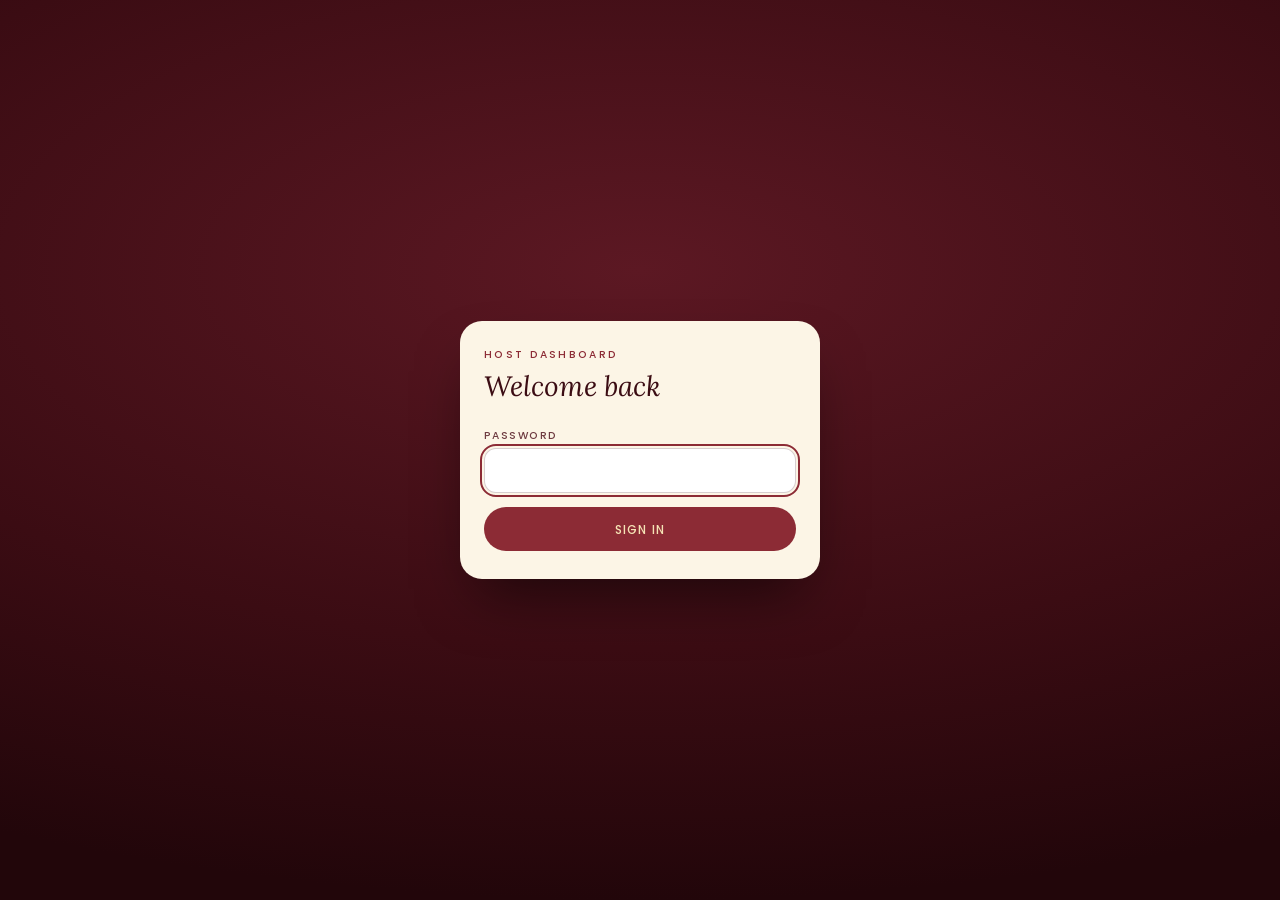
==== host.html @ 360c157d "Add files via upload" ====
<!doctype html>
<html lang="en">
<head>
<meta charset="utf-8">
<meta name="viewport" content="width=device-width, initial-scale=1, viewport-fit=cover">
<meta name="theme-color" content="#3B0C13">
<meta name="robots" content="noindex, nofollow">
<title>Host dashboard</title>
<link rel="icon" href="favicon.svg" type="image/svg+xml">
<link rel="preconnect" href="https://fonts.googleapis.com">
<link rel="preconnect" href="https://fonts.gstatic.com" crossorigin>
<link rel="stylesheet" href="https://fonts.googleapis.com/css2?family=Lora:ital,wght@0,400;0,500;1,400;1,500&family=Poppins:wght@300;400;500&display=swap">
<link rel="stylesheet" href="host.css?v=0134e0eb">
</head>
<body>
<!-- sign in -->
<section class="login" data-login hidden>
  <form class="login-card" data-login-form>
    <p class="kicker">Host dashboard</p>
    <h1>Welcome back</h1>
    <label class="f"><span>Password</span><input type="password" name="password" autocomplete="current-password" required></label>
    <p class="msg msg--err" data-login-err hidden></p>
    <button class="b b--primary b--block" type="submit">Sign in</button>
  </form>
</section>

<!-- app -->
<div class="app" data-app hidden>
  <header class="top">
    <div>
      <p class="kicker" data-h-date></p>
      <h1 data-h-name>Your gathering</h1>
    </div>
    <div class="top-actions">
      <a class="b b--ghost b--sm" href="./" target="_blank" rel="noopener">View &amp; edit ↗</a>
      <button class="b b--ghost b--sm" type="button" data-logout>Sign out</button>
    </div>
  </header>

  <nav class="tabs" role="tablist">
    <button role="tab" data-tab="overview" aria-selected="true">Overview</button>
    <button role="tab" data-tab="guests">Guests</button>
    <button role="tab" data-tab="invite">Invites</button>
    <button role="tab" data-tab="event">Event</button>
  </nav>

  <main class="wrap">
    <!-- OVERVIEW -->
    <section data-panel="overview">
      <div class="banner" data-missing hidden></div>
      <div class="stats" data-stats></div>
      <div class="grid2">
        <article class="card">
          <h2>Games coming 🎲</h2>
          <ul class="list" data-games></ul>
        </article>
        <article class="card">
          <h2>Latest responses</h2>
          <ul class="list" data-activity></ul>
        </article>
      </div>
      <article class="card notify-card" id="notify">
        <h2>Get notified when someone RSVPs</h2>
        <p class="hint">Every reply (and every change) lands in your Google Sheet and sends you an email straight away. All free.</p>

        <div class="channel">
          <div class="ch-head"><span class="ch-ico" aria-hidden="true">📋</span><div><h3>Your Google Sheet</h3><p class="hint">The <b>Responses</b> tab gets a new row for each reply. The <b>Guests</b> tab is the full guest list.</p></div><span class="ch-state"><span class="pill pill--attending">On</span></span></div>
          <div class="row"><a class="b b--primary b--sm" data-open-sheet target="_blank" rel="noopener">Open my sheet ↗</a></div>
        </div>

        <div class="channel">
          <div class="ch-head"><span class="ch-ico" aria-hidden="true">✉️</span><div><h3>Email</h3><p class="hint" data-email-to></p></div><span class="ch-state" data-ch-state="email"></span></div>
          <div class="row"><button class="b b--primary b--sm" type="button" data-test="email">Send a test email</button><button class="b b--ghost b--sm" type="button" data-email-toggle></button></div>
          <p class="hint hint--sm">To send them to a different address, change it in <b>Event → Notifications</b>.</p>
        </div>

        <div class="channel">
          <div class="ch-head"><span class="ch-ico" aria-hidden="true">📱</span><div><h3>Phone pop-ups (optional)</h3><p class="hint">Also free, using the ntfy app. Handy if you don’t check email often.</p></div><span class="ch-state" data-ch-state="push"></span></div>
          <div data-push-off>
            <ol class="steps">
              <li>Install the free <b>ntfy</b> app (App Store or Google Play).</li>
              <li>Tap <b>Turn on</b> below. You’ll get a private channel name.</li>
              <li>In the ntfy app tap <b>+</b>, paste the channel name and subscribe.</li>
            </ol>
            <button class="b b--ghost b--sm" type="button" data-push-on>Turn on</button>
          </div>
          <div data-push-on-panel hidden>
            <p class="hint">Subscribe to this channel name in the ntfy app (keep it private):</p>
            <div class="copyrow"><input readonly data-push-topic aria-label="Notification channel name"><button class="b b--ghost b--sm" type="button" data-copy-topic>Copy</button></div>
            <div class="row"><button class="b b--primary b--sm" type="button" data-test="push">Send a test</button><button class="b b--ghost b--sm" type="button" data-push-off-btn>Turn off</button></div>
          </div>
        </div>
        <div data-notify-errors></div>
      </article>
    </section>

    <!-- GUESTS -->
    <section data-panel="guests" hidden>
      <div class="toolbar">
        <input class="search" type="search" placeholder="Search guests" data-search aria-label="Search guests">
        <button class="b b--primary b--sm" type="button" data-open-add>+ Add guests</button>
      </div>
      <div class="filters" data-filters>
        <button data-filter="all" aria-pressed="true">All</button>
        <button data-filter="attending" aria-pressed="false">Confirmed</button>
        <button data-filter="pending" aria-pressed="false">Pending</button>
        <button data-filter="declined" aria-pressed="false">Declined</button>
      </div>
      <div class="add card" data-add hidden>
        <h2>Add guests</h2>
        <p class="hint">One guest per line: <code>Name, phone or email, max party size</code>. Only the name is required.</p>
        <textarea rows="5" data-add-text placeholder="Sarah Nakato, +256 772 123456, 2&#10;Daniel Okello, daniel@example.com&#10;Grace"></textarea>
        <p class="msg msg--err" data-add-err hidden></p>
        <div class="row-end"><button class="b b--ghost b--sm" type="button" data-cancel-add>Cancel</button><button class="b b--primary b--sm" type="button" data-save-add>Add to list</button></div>
      </div>
      <ul class="guests" data-guests></ul>
      <p class="empty" data-guests-empty hidden>No replies yet. Share your invitation link (Invites tab) and everyone who replies will appear here.</p>
      <div class="row-end"><a class="b b--ghost b--sm" href="#" data-export>Export CSV</a> <a class="b b--ghost b--sm" data-open-sheet target="_blank" rel="noopener">Open my Google Sheet ↗</a></div>
    </section>

    <!-- INVITES -->
    <section data-panel="invite" hidden>
      <article class="card card--feature">
        <h2>Your invitation link</h2>
        <p class="hint">Send this one link to everyone, in a group chat or one by one. Each person who replies gets their own guest pass and a private link to check details or change their RSVP later. Their reply appears in <b>Guests</b> and you get notified.</p>
        <div class="copyrow"><input readonly data-open-link aria-label="Invitation link"><button class="b b--ghost b--sm" type="button" data-copy="open">Copy</button></div>
        <div class="row"><a class="b b--primary b--sm" data-share-wa target="_blank" rel="noopener">Share on WhatsApp</a></div>
        <p class="hint hint--sm">The exact address stays hidden until someone confirms. Each phone number or email can only reply once, so the same person can’t RSVP twice.</p>
        <div class="settings-mini">
          <label class="switch"><input type="checkbox" data-s="openInvite"><span></span>Allow RSVPs through the general link</label>
          <label class="f f--inline"><span>Guests per general RSVP</span><input type="number" min="1" max="10" data-s="openMaxParty" inputmode="numeric"></label>
          <label class="f f--inline"><span>Headcount limit (0 = none)</span><input type="number" min="0" max="1000" data-s="capacity" inputmode="numeric"></label>
          <button class="b b--primary b--sm" type="button" data-save-mini>Save</button>
        </div>
      </article>
      <article class="card">
        <h2>Optional: personal links</h2>
        <p class="hint">Want a few people to get a link that greets them by name before they reply? Add them in <b>Guests</b> and send their own link. You don’t need this if you’re sending the one link to everyone.</p>
      </article>
      <article class="card">
        <h2>Nudge pending guests</h2>
        <p class="hint">Only for guests you added in <b>Guests</b> who haven’t replied. Email reminders are sent from your Gmail to those with an email address (once a day at most). For phone numbers, tap WhatsApp to send a ready-written note.</p>
        <button class="b b--primary b--sm" type="button" data-remind>Email reminders</button>
        <p class="msg" data-remind-msg hidden></p>
        <ul class="list nudge" data-nudge></ul>
      </article>
    </section>

    <!-- EVENT -->
    <section data-panel="event" hidden>
      <form class="card form" data-event-form novalidate>
        <h2>The basics</h2>
        <label class="f"><span>Event name</span><input data-s="eventName" maxlength="80" placeholder="e.g. Two of a Kind"></label>
        <label class="f"><span>Birthday girls’ names</span><input data-s="celebrants" maxlength="100" placeholder="e.g. Amara &amp; Ayana"></label>
        <label class="f"><span>Hosted by (signs the invitation)</span><input data-s="hostName" maxlength="60"></label>
        <label class="f"><span>Tagline</span><input data-s="tagline" maxlength="120"></label>
        <div class="f-row">
          <label class="f"><span>Date</span><input type="date" data-s="date"></label>
          <label class="f"><span>Start time</span><input type="time" data-s="time"></label>
        </div>
        <div class="f-row">
          <label class="f"><span>End time (blank = “till late”)</span><input type="time" data-s="endTime"></label>
          <label class="f"><span>RSVP deadline</span><input type="date" data-s="rsvpDeadline"></label>
        </div>
        <label class="f"><span>Time zone</span><input data-s="timezone" list="tz-list" autocomplete="off"></label>
        <datalist id="tz-list"></datalist>
        <label class="switch"><input type="checkbox" data-s="allowLate"><span></span>Keep accepting RSVPs after the deadline</label>

        <h2>Where</h2>
        <label class="f"><span>Venue</span><input data-s="venue" maxlength="60"></label>
        <label class="f"><span>General area (shown to everyone)</span><input data-s="area" maxlength="120" placeholder="Neighbourhood, city"></label>
        <label class="f"><span>Full Airbnb address</span><textarea data-s="address" rows="2" maxlength="300"></textarea></label>
        <label class="f"><span>Google Maps link (optional)</span><input type="url" data-s="mapsUrl" placeholder="https://maps.app.goo.gl/…"></label>
        <label class="switch"><input type="checkbox" data-s="hideAddress"><span></span>Only show the full address to confirmed guests</label>
        <label class="f f--inline"><span>Default guests per personal invite</span><input type="number" min="1" max="10" data-s="defaultMaxParty" inputmode="numeric"></label>

        <h2>Notifications</h2>
        <label class="f"><span>Send RSVP emails to (blank = your Google account)</span><input type="email" data-s="notifyEmail" placeholder="you@gmail.com"></label>
        <label class="switch"><input type="checkbox" data-s="notifyOnRsvp"><span></span>Email me when someone RSVPs</label>

        <div class="savebar"><p class="msg" data-save-msg hidden></p><button class="b b--primary" type="submit">Save changes</button></div>
      </form>

      <article class="card">
        <h2>Polaroid photos</h2>
        <p class="hint"><b>Easiest:</b> open the invitation (<a href="./" target="_blank" rel="noopener">View &amp; edit ↗</a>) while signed in here and tap <b>Edit</b>. You can change photos, captions, the notes on the back of each photo and all the card wording right on the page.</p>
        <p class="hint">The four Polaroids on the invitation. Swap the illustrations for your own photos (flowers, the Airbnb, drinks, candles). Captions are handwritten on the frame. Photos are resized on your phone before upload so the invitation stays fast.</p>
        <ul class="mood" data-mood></ul>
        <div class="row-end"><button class="b b--primary b--sm" type="button" data-save-mood>Save photos</button></div>
      </article>

      <article class="card" hidden>
        <h2>Link preview artwork</h2>
        <p class="hint">The picture WhatsApp shows when you share a link (cropped to 1200×630). WhatsApp caches previews, so changes can take a while to appear on links already sent.</p>
        <div class="art-row"><img data-art-preview alt="Current preview artwork"><div class="art-actions">
          <label class="b b--ghost b--sm file-b">Upload image<input type="file" accept="image/*" data-art-file></label>
          <button class="b b--ghost b--sm" type="button" data-art-reset>Use default</button></div></div>
      </article>

      <article class="card">
        <h2>Background music</h2>
        <p class="hint">Optional. Plays softly when a guest opens the envelope, with a pause button. Paste a direct link to an MP3 file (it must start with https:// and end in .mp3). Only use music you have the rights to share.</p>
        <p class="hint" data-music-now></p>
        <label class="f"><span>Link to an MP3</span><input type="url" data-music-url placeholder="https://…/song.mp3" autocomplete="off"></label>
        <div class="row">
          <label class="b b--ghost b--sm file-b" hidden>Upload track<input type="file" data-music-file></label>
          <button class="b b--primary b--sm" type="button" data-music-save>Save</button>
          <button class="b b--ghost b--sm" type="button" data-music-clear>Remove</button>
        </div>
      </article>
    </section>
  </main>
</div>

<!-- edit guest -->
<div class="modal" data-edit hidden>
  <form class="modal-card" data-edit-form>
    <button class="x" type="button" data-close-edit aria-label="Close">×</button>
    <h2>Edit guest</h2>
    <label class="f"><span>Name</span><input name="name" maxlength="80" required></label>
    <label class="f"><span>Phone or email</span><input name="contact" maxlength="120"></label>
    <div class="f-row">
      <label class="f"><span>Max party</span><input name="maxParty" type="number" min="1" max="10" inputmode="numeric"></label>
      <label class="f"><span>Status</span><select name="status"><option value="pending">Pending</option><option value="attending">Confirmed</option><option value="declined">Declined</option></select></label>
    </div>
    <label class="f" data-edit-party><span>Party size (if confirmed)</span><input name="partySize" type="number" min="1" max="10" inputmode="numeric"></label>
    <label class="f"><span>Private note</span><input name="note" maxlength="200" placeholder="Only you see this"></label>
    <p class="msg msg--err" data-edit-err hidden></p>
    <div class="modal-actions">
      <button class="b b--danger b--sm" type="button" data-delete>Remove guest</button>
      <button class="b b--ghost b--sm" type="button" data-newlink>New link</button>
      <button class="b b--primary b--sm" type="submit">Save</button>
    </div>
  </form>
</div>

<div class="toast" data-toast role="status" aria-live="polite"></div>
<div id="sprite"></div>
<script src="config.js?v=0134e0eb" defer></script>
<script src="event.js?v=0134e0eb" defer></script>
<script src="host-api.js?v=0134e0eb" defer></script>
<script src="art.js?v=0134e0eb" defer></script>
<script src="host.js?v=0134e0eb" defer></script>
</body>
</html>
---- host.css ----
:root {
  --burgundy: #3B0C13; --rose: #8C2B35; --pink: #EBBDB1; --pink-soft: #F5DCD3; --olive: #636B2F;
  --ivory: #F5E3B5; --paper: #FCF5E6; --line: rgba(59, 12, 19, .12); --ink-soft: #6E3B41;
  --serif: 'Lora', Georgia, serif; --sans: 'Poppins', system-ui, -apple-system, 'Segoe UI', sans-serif;
  --safe-b: env(safe-area-inset-bottom, 0px);
  color-scheme: light;
}
* { box-sizing: border-box; }
html { background: #F8EDD3; -webkit-text-size-adjust: 100%; }
body { margin: 0; font: 300 14.5px/1.55 var(--sans); color: var(--burgundy); background: #F8EDD3; -webkit-font-smoothing: antialiased; }
button, input, select, textarea { font: inherit; color: inherit; }
[hidden] { display: none !important; }
:focus-visible { outline: 2px solid var(--rose); outline-offset: 2px; }
h1, h2 { font-family: var(--serif); font-weight: 400; margin: 0; }
code { font-size: 12.5px; background: rgba(140, 43, 53, .08); padding: 1px 5px; border-radius: 4px; }
.kicker { margin: 0 0 4px; font: 500 10.5px/1.2 var(--sans); letter-spacing: .22em; text-transform: uppercase; color: var(--rose); }
.hint { margin: 0 0 14px; color: var(--ink-soft); font-size: 13.5px; }

/* buttons */
.b { display: inline-flex; align-items: center; justify-content: center; gap: 6px; min-height: 44px; padding: 10px 18px; border-radius: 999px; border: 1px solid transparent; font: 500 12px/1.1 var(--sans); letter-spacing: .1em; text-transform: uppercase; text-decoration: none; cursor: pointer; white-space: nowrap; }
.b--sm { min-height: 38px; padding: 8px 14px; font-size: 11px; }
.b--primary { background: var(--rose); color: var(--ivory); }
.b--ghost { background: transparent; border-color: rgba(59, 12, 19, .25); color: var(--burgundy); }
.b--danger { background: transparent; border-color: rgba(176, 40, 50, .4); color: #A12030; }
.b--block { width: 100%; }
.b[disabled] { opacity: .6; pointer-events: none; }
.file-b { position: relative; overflow: hidden; }
.file-b input { position: absolute; inset: 0; opacity: 0; cursor: pointer; }

/* login */
.login { min-height: 100vh; min-height: 100svh; display: grid; place-items: center; padding: 20px; background: radial-gradient(110% 70% at 50% 30%, #5C1823, var(--burgundy) 60%, #22060A); }
.login-card { width: min(100%, 360px); background: var(--paper); border-radius: 22px; padding: 28px 24px; box-shadow: 0 30px 60px -20px rgba(0, 0, 0, .6); }
.login-card h1 { font-size: 28px; font-style: italic; margin-bottom: 20px; }

/* app chrome */
.top { display: flex; justify-content: space-between; align-items: flex-end; gap: 12px; padding: calc(env(safe-area-inset-top) + 20px) 18px 16px; background: var(--burgundy); color: var(--ivory); }
.top .kicker { color: var(--pink); }
.top h1 { font-size: 24px; font-style: italic; line-height: 1.15; }
.top { align-items: flex-start; }
.top-actions { display: flex; gap: 6px; flex: none; }
.top-actions .b { min-height: 34px; padding: 6px 12px; font-size: 10.5px; }
.top .b--ghost { color: var(--ivory); border-color: rgba(245, 227, 181, .4); }
.tabs { position: sticky; top: 0; z-index: 10; display: flex; gap: 4px; overflow-x: auto; padding: 8px 12px; background: rgba(252, 245, 230, .94); -webkit-backdrop-filter: blur(10px); backdrop-filter: blur(10px); border-bottom: 1px solid var(--line); scrollbar-width: none; }
.tabs button { flex: 1 0 auto; border: 0; background: none; padding: 10px 12px; border-radius: 999px; font: 500 12px/1 var(--sans); letter-spacing: .08em; text-transform: uppercase; color: var(--ink-soft); cursor: pointer; }
.tabs button[aria-selected="true"] { background: var(--burgundy); color: var(--ivory); }
.wrap { max-width: 860px; margin: 0 auto; padding: 16px 14px calc(40px + var(--safe-b)); }
.card { background: var(--paper); border: 1px solid var(--line); border-radius: 18px; padding: 18px; margin-bottom: 14px; }
.card h2 { font-size: 19px; margin-bottom: 10px; }
.grid2 { display: grid; gap: 14px; }
.grid2 .card { margin: 0; }
section[data-panel] > .grid2 { margin-bottom: 14px; }
@media (min-width: 720px) { .grid2 { grid-template-columns: 1fr 1fr; } .top { padding-left: 28px; padding-right: 28px; } }

.banner { background: #FFF1D6; border: 1px solid #E8C98A; border-radius: 14px; padding: 12px 14px; margin-bottom: 14px; font-size: 13.5px; }
.banner b { font-weight: 500; }
.banner button { margin-top: 8px; }

.stats { display: grid; grid-template-columns: repeat(2, 1fr); gap: 10px; margin-bottom: 14px; }
@media (min-width: 600px) { .stats { grid-template-columns: repeat(3, 1fr); } }
.stat { background: var(--paper); border: 1px solid var(--line); border-radius: 16px; padding: 14px 16px; }
.stat b { display: block; font: 400 30px/1.05 var(--serif); font-variant-numeric: tabular-nums; }
.stat span { font: 500 10.5px/1.3 var(--sans); letter-spacing: .16em; text-transform: uppercase; color: var(--rose); }
.stat--hero { background: var(--burgundy); color: var(--ivory); border-color: transparent; }
.stat--hero span { color: var(--pink); }

.list { list-style: none; margin: 0; padding: 0; }
.list li { display: flex; justify-content: space-between; gap: 10px; padding: 9px 0; border-top: 1px solid var(--line); font-size: 14px; }
.list li:first-child { border-top: 0; }
.list li small { color: var(--ink-soft); white-space: nowrap; }
.list .empty-li { color: var(--ink-soft); font-style: italic; font-family: var(--serif); }

.pill { display: inline-flex; align-items: center; padding: 3px 9px; border-radius: 999px; font: 500 10px/1.2 var(--sans); letter-spacing: .12em; text-transform: uppercase; white-space: nowrap; }
.pill--attending { background: #E5EAC9; color: #4A5120; }
.pill--declined { background: #F6D6D3; color: #8C2B35; }
.pill--pending { background: #F2E6CC; color: #7A5A22; }

/* guests */
.toolbar { display: flex; gap: 8px; margin-bottom: 10px; }
.search { flex: 1; min-width: 0; min-height: 42px; padding: 8px 14px; border-radius: 999px; border: 1px solid var(--line); background: var(--paper); font-size: 15px; }
.filters { display: flex; gap: 6px; overflow-x: auto; margin-bottom: 12px; scrollbar-width: none; }
.filters button { border: 1px solid var(--line); background: var(--paper); border-radius: 999px; padding: 7px 12px; font: 400 12.5px/1 var(--sans); cursor: pointer; white-space: nowrap; }
.filters button[aria-pressed="true"] { background: var(--burgundy); color: var(--ivory); border-color: var(--burgundy); }
.filters button small { opacity: .7; margin-left: 4px; }
.guests { list-style: none; margin: 0 0 14px; padding: 0; display: grid; gap: 10px; }
.g { background: var(--paper); border: 1px solid var(--line); border-radius: 16px; padding: 14px; }
.g-top { display: flex; justify-content: space-between; align-items: flex-start; gap: 10px; }
.g-name { font: 400 17px/1.25 var(--serif); }
.g-meta { margin-top: 4px; font-size: 12.5px; color: var(--ink-soft); display: flex; flex-wrap: wrap; gap: 4px 12px; }
.g-msg { margin-top: 8px; font: italic 400 14px/1.4 var(--serif); color: var(--ink-soft); }
.g-actions { display: flex; gap: 6px; margin-top: 12px; flex-wrap: wrap; }
.g-actions .b { min-height: 34px; padding: 6px 12px; font-size: 10.5px; }
.empty { text-align: center; color: var(--ink-soft); font: italic 400 15px/1.5 var(--serif); padding: 20px; }
.add textarea, .form textarea, .f input, .f select, .f textarea, .copyrow input { width: 100%; min-height: 44px; padding: 10px 12px; border-radius: 12px; border: 1px solid rgba(59, 12, 19, .2); background: #fff; font-size: 15px; }
.add textarea { font-size: 14px; }
.row-end { display: flex; justify-content: flex-end; gap: 8px; margin-top: 10px; flex-wrap: wrap; }
.row { display: flex; gap: 8px; flex-wrap: wrap; }

/* forms */
.f { display: block; margin-bottom: 14px; }
.f > span { display: block; font: 500 10.5px/1.3 var(--sans); letter-spacing: .14em; text-transform: uppercase; color: var(--ink-soft); margin-bottom: 6px; }
.f-row { display: grid; grid-template-columns: 1fr 1fr; gap: 10px; }
.f--inline { display: flex; align-items: center; justify-content: space-between; gap: 10px; }
.f--inline > span { margin: 0; }
.f--inline input { width: 90px; flex: none; }
.form h2 { margin: 18px 0 12px; padding-top: 14px; border-top: 1px solid var(--line); }
.form h2:first-child { margin-top: 0; padding-top: 0; border-top: 0; }
.switch { display: flex; align-items: center; gap: 10px; margin: 6px 0 14px; font-size: 14px; cursor: pointer; }
.switch input { position: absolute; opacity: 0; width: 1px; height: 1px; }
.switch span { flex: none; position: relative; width: 42px; height: 24px; border-radius: 999px; background: rgba(59, 12, 19, .2); transition: background .2s; }
.switch span::after { content: ''; position: absolute; top: 3px; left: 3px; width: 18px; height: 18px; border-radius: 50%; background: #fff; transition: transform .2s; box-shadow: 0 1px 3px rgba(0, 0, 0, .2); }
.switch input:checked + span { background: var(--olive); }
.switch input:checked + span::after { transform: translateX(18px); }
.switch input:focus-visible + span { outline: 2px solid var(--rose); outline-offset: 2px; }
.savebar { position: sticky; bottom: 0; margin: 10px -18px -18px; padding: 12px 18px calc(12px + var(--safe-b)); background: rgba(252, 245, 230, .96); border-top: 1px solid var(--line); border-radius: 0 0 18px 18px; display: flex; align-items: center; justify-content: flex-end; gap: 12px; }
.savebar .msg { margin: 0 auto 0 0; }
.msg { font-size: 13px; margin: 8px 0; color: var(--olive); }
.msg--err { color: #A12030; }
.copyrow { display: flex; gap: 8px; margin-bottom: 14px; }
.copyrow input { font-size: 13px; }
.settings-mini { border-top: 1px solid var(--line); padding-top: 12px; }
.nudge { margin-top: 14px; }
.nudge li { align-items: center; }

.mood { list-style: none; margin: 0; padding: 0; display: grid; gap: 10px; }
.mood li { display: grid; grid-template-columns: 64px 1fr; gap: 12px; align-items: center; }
.mood .thumb { width: 64px; height: 80px; border-radius: 8px; overflow: hidden; background: var(--pink-soft); border: 1px solid var(--line); }
.mood .thumb img, .mood .thumb svg { width: 100%; height: 100%; object-fit: cover; display: block; }
.mood input[type="text"] { width: 100%; min-height: 40px; padding: 8px 10px; border-radius: 10px; border: 1px solid rgba(59, 12, 19, .2); background: #fff; font-size: 14px; margin-bottom: 6px; }
.mood .row .b { min-height: 32px; padding: 5px 10px; font-size: 10px; }
.art-row { display: grid; gap: 12px; }
.art-row img { width: 100%; max-width: 420px; aspect-ratio: 1200 / 630; object-fit: cover; border-radius: 12px; border: 1px solid var(--line); background: var(--burgundy); }
.art-actions { display: flex; gap: 8px; flex-wrap: wrap; }

.modal { position: fixed; inset: 0; z-index: 50; background: rgba(20, 3, 6, .55); display: grid; place-items: end center; }
.modal-card { position: relative; width: min(100%, 480px); max-height: 92vh; overflow: auto; background: var(--paper); border-radius: 22px 22px 0 0; padding: 22px 18px calc(18px + var(--safe-b)); }
@media (min-width: 600px) { .modal { place-items: center; } .modal-card { border-radius: 22px; } }
.modal-card h2 { font-size: 22px; font-style: italic; margin-bottom: 16px; }
.x { position: absolute; top: 10px; right: 12px; width: 38px; height: 38px; border: 0; background: none; font-size: 24px; cursor: pointer; }
.modal-actions { display: flex; gap: 8px; justify-content: flex-end; flex-wrap: wrap; margin-top: 6px; }
.modal-actions .b--danger { margin-right: auto; }

.toast { position: fixed; left: 50%; bottom: calc(20px + var(--safe-b)); transform: translate(-50%, 20px); z-index: 60; background: var(--burgundy); color: var(--ivory); padding: 11px 16px; border-radius: 12px; font-size: 13.5px; opacity: 0; transition: opacity .25s, transform .25s; pointer-events: none; max-width: calc(100vw - 32px); text-align: center; }
.toast.show { opacity: 1; transform: translate(-50%, 0); }

/* notifications */
.notify-card h3 { margin: 0; font: 500 17px/1.2 var(--serif); }
.channel { padding: 16px 0; border-top: 1px solid var(--line); }
.channel:first-of-type { border-top: 0; padding-top: 6px; }
.ch-head { display: flex; align-items: flex-start; gap: 12px; margin-bottom: 10px; }
.ch-head > div { flex: 1; min-width: 0; }
.ch-head .hint { margin: 2px 0 0; }
.ch-ico { font-size: 22px; line-height: 1; margin-top: 2px; }
.ch-state { flex: none; }
.steps { margin: 0 0 12px; padding-left: 20px; color: var(--ink-soft); font-size: 13.5px; display: grid; gap: 6px; }
.steps b { color: var(--burgundy); font-weight: 500; }
.howto { margin-bottom: 12px; }
.howto summary { cursor: pointer; font-size: 13.5px; color: var(--rose); margin-bottom: 10px; }
.code { margin: 8px 0; padding: 12px; border-radius: 10px; background: #2A0A0E; color: #F5E3B5; font: 12px/1.5 ui-monospace, Menlo, monospace; overflow-x: auto; white-space: pre; }
.card--feature { border-color: rgba(140, 43, 53, .35); box-shadow: 0 14px 30px -22px rgba(59, 12, 19, .6); }
.hint--sm { font-size: 12.5px; margin: 12px 0 0; }
.row { align-items: center; }
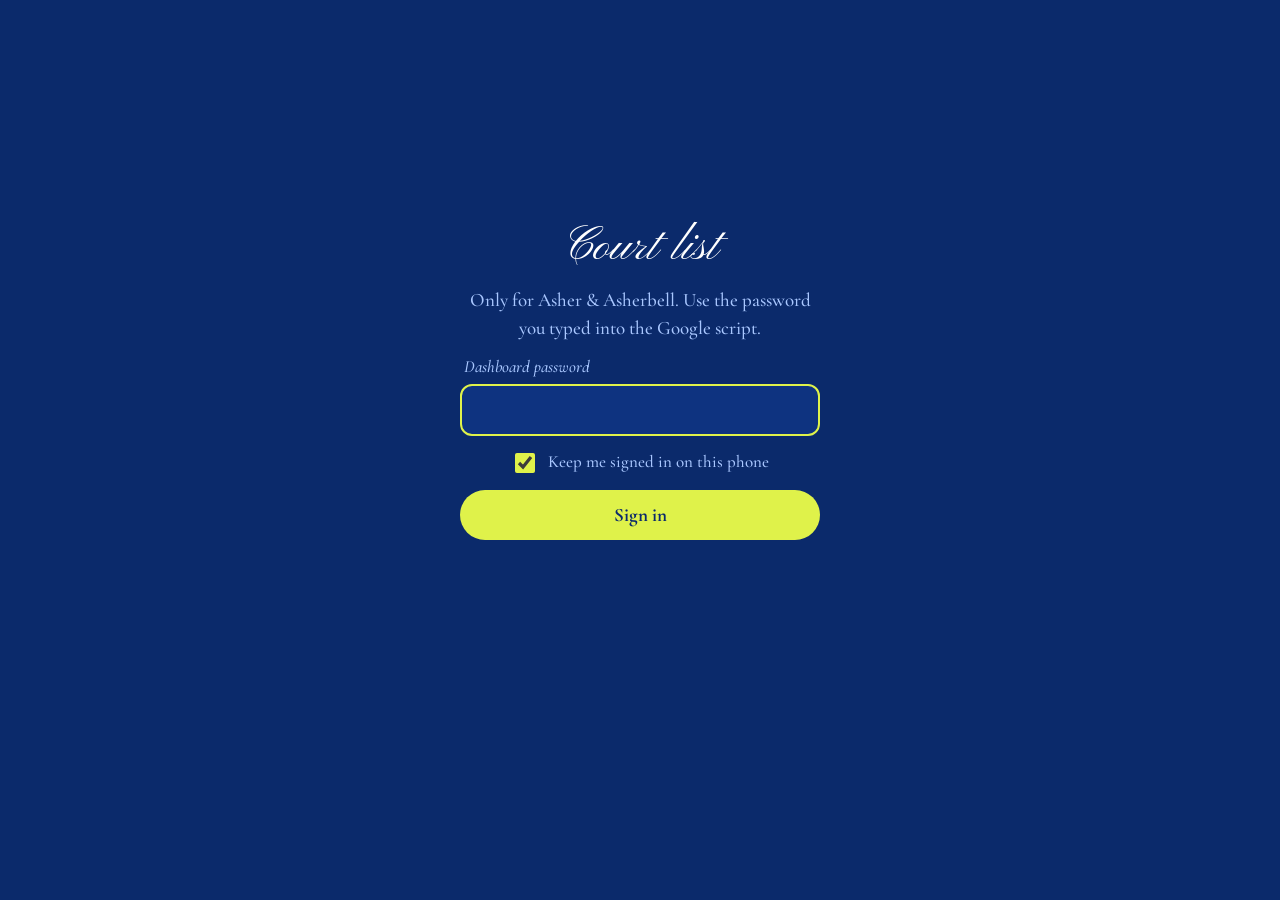
==== commit a31c630a: "Add files via upload" ====
--- a/host.html
+++ b/host.html
@@ -2,244 +2,408 @@
 <html lang="en">
 <head>
 <meta charset="utf-8">
-<meta name="viewport" content="width=device-width, initial-scale=1, viewport-fit=cover">
-<meta name="theme-color" content="#3B0C13">
-<meta name="robots" content="noindex, nofollow">
-<title>Host dashboard</title>
-<link rel="icon" href="favicon.svg" type="image/svg+xml">
+<meta name="viewport" content="width=device-width,initial-scale=1,viewport-fit=cover">
+<meta name="robots" content="noindex">
+<title>Court list · Two of a Kind</title>
+<meta name="theme-color" content="#0B2A6B">
+<link rel="icon" href="data:image/svg+xml,%3Csvg xmlns='http://www.w3.org/2000/svg' viewBox='-32 -32 64 64'%3E%3Ccircle r='30' fill='%23DFF24A'/%3E%3Cpath d='M-24 -22Q-4 0 -24 22M24 -22Q4 0 24 22' fill='none' stroke='%23fff' stroke-width='5'/%3E%3C/svg%3E">
 <link rel="preconnect" href="https://fonts.googleapis.com">
 <link rel="preconnect" href="https://fonts.gstatic.com" crossorigin>
-<link rel="stylesheet" href="https://fonts.googleapis.com/css2?family=Lora:ital,wght@0,400;0,500;1,400;1,500&family=Poppins:wght@300;400;500&display=swap">
-<link rel="stylesheet" href="host.css?v=0134e0eb">
+<link rel="stylesheet" href="https://fonts.googleapis.com/css2?family=Cormorant+Garamond:ital,wght@0,500;0,600;0,700;1,500&family=Pinyon+Script&display=swap">
+<script src="config.js?v=padel1"></script>
+<style>
+:root {
+  --court: #2F6FE0; --deep: #0B2A6B; --deeper: #071D4D; --line: #FFFFFF; --mist: #EEF3FC; --sky: #A9C7FF; --ink2: #3A5488; --ball: #DFF24A; --warn: #FFC9A8;
+  --script: 'Pinyon Script', cursive; --text: 'Cormorant Garamond', Georgia, serif;
+  color-scheme: light;
+}
+* { box-sizing: border-box; }
+[hidden] { display: none !important; }
+* { font-variant-numeric: lining-nums !important; } /* the serif's old-style 0 and 1 look like O and I */
+html { background: var(--deep); -webkit-text-size-adjust: 100%; }
+body { margin: 0; background: var(--deep); color: var(--line); font: 500 19px/1.45 var(--text); font-feature-settings: "lnum" 1; -webkit-tap-highlight-color: transparent; }
+button, input, textarea { font: inherit; color: inherit; }
+button { cursor: pointer; }
+:focus-visible { outline: 3px solid var(--ball); outline-offset: 2px; }
+.wrap { max-width: 640px; margin: 0 auto; padding: calc(env(safe-area-inset-top, 0px) + 22px) 18px calc(env(safe-area-inset-bottom, 0px) + 48px); }
+h1 { margin: 0; font: 400 48px/1 var(--script); white-space: nowrap; }
+h2 { margin: 0 0 10px; font: 400 38px/1.1 var(--script); }
+.muted { color: var(--sky); }
+.small { font-size: 16px; }
+a { color: var(--ball); }
+
+/* sign in */
+.signin { min-height: 80vh; display: grid; align-content: center; gap: 14px; max-width: 360px; margin: 0 auto; text-align: center; }
+.signin p { margin: 0; }
+.field { text-align: left; }
+.field label { display: block; margin: 0 0 6px 4px; font: italic 500 17px/1.3 var(--text); color: var(--sky); }
+input[type=password], input[type=search], textarea {
+  width: 100%; min-height: 52px; border-radius: 12px; border: 2px solid rgba(169, 199, 255, .4); background: #0E3380; color: var(--line); padding: 10px 14px; font: 600 19px/1.3 var(--text);
+}
+textarea { min-height: 150px; font-weight: 500; resize: vertical; }
+input:focus, textarea:focus { outline: none; border-color: var(--ball); }
+.check { display: flex; gap: 10px; align-items: center; justify-content: center; color: var(--sky); font-size: 17px; }
+.check input { width: 20px; height: 20px; accent-color: var(--ball); }
+.btn { display: inline-flex; align-items: center; justify-content: center; gap: 8px; min-height: 50px; padding: 0 20px; border-radius: 999px; border: 0; font: 700 19px/1 var(--text); text-decoration: none; }
+.btn-main { background: var(--ball); color: var(--deep); }
+.btn-line { background: transparent; color: var(--line); border: 2px solid rgba(255, 255, 255, .45); }
+.btn-small { min-height: 38px; padding: 0 14px; font-size: 16px; white-space: nowrap; }
+.btn:disabled { opacity: .6; }
+.error { margin: 0; color: var(--warn); font-style: italic; }
+
+/* top */
+.top { display: flex; justify-content: space-between; align-items: flex-start; gap: 12px; }
+.top-actions { display: flex; gap: 8px; padding-top: 10px; }
+.board { margin-top: 18px; display: grid; grid-template-columns: repeat(3, 1fr); gap: 8px; }
+.board div { background: var(--deeper); border-radius: 10px; padding: 12px 6px 10px; text-align: center; }
+.board b { display: block; font: 700 44px/1 var(--text); color: var(--ball); }
+.board small { display: block; margin-top: 4px; font: italic 500 15px/1.2 var(--text); color: var(--sky); }
+.total { margin: 10px 0 0; text-align: center; color: var(--sky); font-size: 17px; }
+.total b { color: var(--line); }
+
+.card { margin-top: 22px; background: var(--line); color: var(--deep); border-radius: 14px; padding: 18px 16px; }
+.card h2 { color: var(--deep); }
+.card .muted { color: var(--ink2); }
+.card textarea { background: var(--mist); color: var(--deep); border-color: #C9D8F5; }
+.row-actions { display: flex; flex-wrap: wrap; gap: 8px; margin-top: 12px; }
+.card .btn-line { color: var(--deep); border-color: #C9D8F5; }
+.card .btn-dark { background: var(--deep); color: var(--line); }
+.linkbox { margin: 6px 0 0; padding: 10px 12px; background: var(--mist); border-radius: 10px; font: 600 17px/1.3 var(--text); overflow-wrap: anywhere; }
+
+/* list */
+.list-head { margin-top: 30px; display: flex; justify-content: space-between; align-items: baseline; gap: 10px; }
+.filters { display: flex; gap: 8px; flex-wrap: wrap; margin: 4px 0 12px; }
+.filters button { min-height: 38px; padding: 0 14px; border-radius: 999px; border: 1.5px solid rgba(169, 199, 255, .45); background: transparent; color: var(--line); font: 600 16px/1 var(--text); }
+.filters button[aria-pressed=true] { background: var(--line); color: var(--deep); border-color: var(--line); }
+.people { list-style: none; margin: 12px 0 0; padding: 0; }
+.people li { padding: 14px 0; border-top: 1px solid rgba(169, 199, 255, .22); }
+.p-top { display: flex; justify-content: space-between; align-items: baseline; gap: 10px; }
+.p-name { font: 700 22px/1.2 var(--text); overflow-wrap: anywhere; }
+.tag { flex: none; padding: 3px 10px; border-radius: 999px; font: 600 14px/1.3 var(--text); }
+.tag-again { background: var(--ball); color: var(--deep); }
+.tag-new { background: var(--court); color: var(--line); }
+.tag-out { background: transparent; color: var(--sky); border: 1px solid rgba(169, 199, 255, .5); }
+.p-meta { margin: 4px 0 0; font-size: 16px; color: var(--sky); }
+.p-meta b { color: var(--line); font-weight: 600; }
+.p-meta .warn { color: var(--warn); }
+.remove { margin-top: 6px; background: none; border: 0; padding: 4px 0; color: var(--sky); text-decoration: underline; font: italic 500 15px/1.2 var(--text); }
+.remove.armed { color: var(--warn); font-weight: 600; }
+.empty { margin: 14px 0 0; color: var(--sky); font-style: italic; }
+.notes li { padding: 8px 0; border-top: 1px solid #E1E9F8; }
+.notes { list-style: none; margin: 0; padding: 0; }
+.tally { display: flex; flex-wrap: wrap; gap: 8px; margin: 0; padding: 0; list-style: none; }
+.tally li { padding: 6px 12px; border-radius: 999px; background: var(--mist); font-weight: 600; font-size: 17px; }
+.toast { position: fixed; left: 50%; bottom: calc(env(safe-area-inset-bottom, 0px) + 18px); transform: translateX(-50%); z-index: 9; max-width: calc(100% - 32px); padding: 12px 18px; border-radius: 12px; background: var(--ball); color: var(--deep); font: 600 17px/1.3 var(--text); box-shadow: 0 10px 24px -10px rgba(0, 0, 0, .5); }
+footer { margin-top: 34px; text-align: center; color: var(--sky); font-size: 15px; }
+</style>
 </head>
 <body>
-<!-- sign in -->
-<section class="login" data-login hidden>
-  <form class="login-card" data-login-form>
-    <p class="kicker">Host dashboard</p>
-    <h1>Welcome back</h1>
-    <label class="f"><span>Password</span><input type="password" name="password" autocomplete="current-password" required></label>
-    <p class="msg msg--err" data-login-err hidden></p>
-    <button class="b b--primary b--block" type="submit">Sign in</button>
+<div class="wrap">
+
+  <!-- sign in -->
+  <form class="signin" id="signin" hidden>
+    <h1>Court list</h1>
+    <p class="muted">Only for Asher &amp; Asherbell. Use the password you typed into the Google script.</p>
+    <div class="field">
+      <label for="pw">Dashboard password</label>
+      <input type="password" id="pw" autocomplete="current-password" required minlength="8">
+    </div>
+    <label class="check"><input type="checkbox" id="remember" checked> Keep me signed in on this phone</label>
+    <p class="error" id="signin-err" role="alert" hidden></p>
+    <button class="btn btn-main" type="submit">Sign in</button>
   </form>
-</section>
-
-<!-- app -->
-<div class="app" data-app hidden>
-  <header class="top">
-    <div>
-      <p class="kicker" data-h-date></p>
-      <h1 data-h-name>Your gathering</h1>
+
+  <!-- dashboard -->
+  <main id="dash" hidden>
+    <div class="top">
+      <h1>Court list</h1>
+      <div class="top-actions">
+        <button class="btn btn-line btn-small" type="button" id="refresh">Refresh</button>
+        <button class="btn btn-line btn-small" type="button" id="signout">Sign out</button>
+      </div>
     </div>
-    <div class="top-actions">
-      <a class="b b--ghost b--sm" href="./" target="_blank" rel="noopener">View &amp; edit ↗</a>
-      <button class="b b--ghost b--sm" type="button" data-logout>Sign out</button>
+    <p class="muted small" id="updated">Loading…</p>
+
+    <div class="board" aria-label="Replies">
+      <div><b data-n="again">0</b><small>in again</small></div>
+      <div><b data-n="new">0</b><small>in, first time</small></div>
+      <div><b data-n="out">0</b><small>can’t make it</small></div>
     </div>
-  </header>
-
-  <nav class="tabs" role="tablist">
-    <button role="tab" data-tab="overview" aria-selected="true">Overview</button>
-    <button role="tab" data-tab="guests">Guests</button>
-    <button role="tab" data-tab="invite">Invites</button>
-    <button role="tab" data-tab="event">Event</button>
-  </nav>
-
-  <main class="wrap">
-    <!-- OVERVIEW -->
-    <section data-panel="overview">
-      <div class="banner" data-missing hidden></div>
-      <div class="stats" data-stats></div>
-      <div class="grid2">
-        <article class="card">
-          <h2>Games coming 🎲</h2>
-          <ul class="list" data-games></ul>
-        </article>
-        <article class="card">
-          <h2>Latest responses</h2>
-          <ul class="list" data-activity></ul>
-        </article>
+    <p class="total"><b data-n="in">0</b> <span data-friends>friends</span> coming, plus the two of you. Guests only see this number, never names.</p>
+
+    <div class="list-head"><h2>Replies</h2><span class="muted small" data-shown></span></div>
+    <input type="search" id="search" placeholder="Search a name" aria-label="Search a name">
+    <div class="filters" role="group" aria-label="Show">
+      <button type="button" data-filter="all" aria-pressed="true">Everyone</button>
+      <button type="button" data-filter="in" aria-pressed="false">Coming</button>
+      <button type="button" data-filter="out" aria-pressed="false">Can’t make it</button>
+    </div>
+    <ul class="people" id="people"></ul>
+    <p class="empty" id="empty" hidden>No replies yet. Share the invitation below.</p>
+
+    <section class="card" aria-labelledby="food-h">
+      <h2 id="food-h">Food &amp; drinks</h2>
+      <p class="muted small">From the first RSVP, for people coming this time.</p>
+      <ul class="tally" id="drinks"></ul>
+      <ul class="notes" id="allergies" style="margin-top:12px"></ul>
+      <p class="muted small" id="food-empty" hidden>Nothing noted yet.</p>
+    </section>
+
+    <section class="card" aria-labelledby="wait-h">
+      <h2 id="wait-h">Still to reply</h2>
+      <p class="muted small">Said yes to the first plan, but haven’t replied to the padel invitation yet.</p>
+      <ul class="notes" id="waiting"></ul>
+      <p class="muted small" id="wait-empty" hidden>Everyone from the first list has replied.</p>
+    </section>
+
+    <section class="card" aria-labelledby="share-h">
+      <h2 id="share-h">Share the invitation</h2>
+      <p class="linkbox" id="link"></p>
+      <div class="field" style="margin-top:14px">
+        <label for="msg" style="color:var(--ink2)">WhatsApp message (edit it if you like)</label>
+        <textarea id="msg"></textarea>
       </div>
-      <article class="card notify-card" id="notify">
-        <h2>Get notified when someone RSVPs</h2>
-        <p class="hint">Every reply (and every change) lands in your Google Sheet and sends you an email straight away. All free.</p>
-
-        <div class="channel">
-          <div class="ch-head"><span class="ch-ico" aria-hidden="true">📋</span><div><h3>Your Google Sheet</h3><p class="hint">The <b>Responses</b> tab gets a new row for each reply. The <b>Guests</b> tab is the full guest list.</p></div><span class="ch-state"><span class="pill pill--attending">On</span></span></div>
-          <div class="row"><a class="b b--primary b--sm" data-open-sheet target="_blank" rel="noopener">Open my sheet ↗</a></div>
-        </div>
-
-        <div class="channel">
-          <div class="ch-head"><span class="ch-ico" aria-hidden="true">✉️</span><div><h3>Email</h3><p class="hint" data-email-to></p></div><span class="ch-state" data-ch-state="email"></span></div>
-          <div class="row"><button class="b b--primary b--sm" type="button" data-test="email">Send a test email</button><button class="b b--ghost b--sm" type="button" data-email-toggle></button></div>
-          <p class="hint hint--sm">To send them to a different address, change it in <b>Event → Notifications</b>.</p>
-        </div>
-
-        <div class="channel">
-          <div class="ch-head"><span class="ch-ico" aria-hidden="true">📱</span><div><h3>Phone pop-ups (optional)</h3><p class="hint">Also free, using the ntfy app. Handy if you don’t check email often.</p></div><span class="ch-state" data-ch-state="push"></span></div>
-          <div data-push-off>
-            <ol class="steps">
-              <li>Install the free <b>ntfy</b> app (App Store or Google Play).</li>
-              <li>Tap <b>Turn on</b> below. You’ll get a private channel name.</li>
-              <li>In the ntfy app tap <b>+</b>, paste the channel name and subscribe.</li>
-            </ol>
-            <button class="b b--ghost b--sm" type="button" data-push-on>Turn on</button>
-          </div>
-          <div data-push-on-panel hidden>
-            <p class="hint">Subscribe to this channel name in the ntfy app (keep it private):</p>
-            <div class="copyrow"><input readonly data-push-topic aria-label="Notification channel name"><button class="b b--ghost b--sm" type="button" data-copy-topic>Copy</button></div>
-            <div class="row"><button class="b b--primary b--sm" type="button" data-test="push">Send a test</button><button class="b b--ghost b--sm" type="button" data-push-off-btn>Turn off</button></div>
-          </div>
-        </div>
-        <div data-notify-errors></div>
-      </article>
+      <div class="row-actions">
+        <a class="btn btn-main" id="wa" href="#" target="_blank" rel="noopener">Share on WhatsApp</a>
+        <button class="btn btn-line" type="button" id="copy">Copy link</button>
+      </div>
     </section>
 
-    <!-- GUESTS -->
-    <section data-panel="guests" hidden>
-      <div class="toolbar">
-        <input class="search" type="search" placeholder="Search guests" data-search aria-label="Search guests">
-        <button class="b b--primary b--sm" type="button" data-open-add>+ Add guests</button>
+    <section class="card" aria-labelledby="more-h">
+      <h2 id="more-h">More</h2>
+      <p class="muted small" id="email-line"></p>
+      <div class="row-actions">
+        <button class="btn btn-dark" type="button" id="test-email">Send me a test email</button>
+        <button class="btn btn-line" type="button" id="csv">Download the list (CSV)</button>
+        <a class="btn btn-line" id="sheet" href="#" target="_blank" rel="noopener">Open the Google Sheet</a>
       </div>
-      <div class="filters" data-filters>
-        <button data-filter="all" aria-pressed="true">All</button>
-        <button data-filter="attending" aria-pressed="false">Confirmed</button>
-        <button data-filter="pending" aria-pressed="false">Pending</button>
-        <button data-filter="declined" aria-pressed="false">Declined</button>
-      </div>
-      <div class="add card" data-add hidden>
-        <h2>Add guests</h2>
-        <p class="hint">One guest per line: <code>Name, phone or email, max party size</code>. Only the name is required.</p>
-        <textarea rows="5" data-add-text placeholder="Sarah Nakato, +256 772 123456, 2&#10;Daniel Okello, daniel@example.com&#10;Grace"></textarea>
-        <p class="msg msg--err" data-add-err hidden></p>
-        <div class="row-end"><button class="b b--ghost b--sm" type="button" data-cancel-add>Cancel</button><button class="b b--primary b--sm" type="button" data-save-add>Add to list</button></div>
-      </div>
-      <ul class="guests" data-guests></ul>
-      <p class="empty" data-guests-empty hidden>No replies yet. Share your invitation link (Invites tab) and everyone who replies will appear here.</p>
-      <div class="row-end"><a class="b b--ghost b--sm" href="#" data-export>Export CSV</a> <a class="b b--ghost b--sm" data-open-sheet target="_blank" rel="noopener">Open my Google Sheet ↗</a></div>
     </section>
-
-    <!-- INVITES -->
-    <section data-panel="invite" hidden>
-      <article class="card card--feature">
-        <h2>Your invitation link</h2>
-        <p class="hint">Send this one link to everyone, in a group chat or one by one. Each person who replies gets their own guest pass and a private link to check details or change their RSVP later. Their reply appears in <b>Guests</b> and you get notified.</p>
-        <div class="copyrow"><input readonly data-open-link aria-label="Invitation link"><button class="b b--ghost b--sm" type="button" data-copy="open">Copy</button></div>
-        <div class="row"><a class="b b--primary b--sm" data-share-wa target="_blank" rel="noopener">Share on WhatsApp</a></div>
-        <p class="hint hint--sm">The exact address stays hidden until someone confirms. Each phone number or email can only reply once, so the same person can’t RSVP twice.</p>
-        <div class="settings-mini">
-          <label class="switch"><input type="checkbox" data-s="openInvite"><span></span>Allow RSVPs through the general link</label>
-          <label class="f f--inline"><span>Guests per general RSVP</span><input type="number" min="1" max="10" data-s="openMaxParty" inputmode="numeric"></label>
-          <label class="f f--inline"><span>Headcount limit (0 = none)</span><input type="number" min="0" max="1000" data-s="capacity" inputmode="numeric"></label>
-          <button class="b b--primary b--sm" type="button" data-save-mini>Save</button>
-        </div>
-      </article>
-      <article class="card">
-        <h2>Optional: personal links</h2>
-        <p class="hint">Want a few people to get a link that greets them by name before they reply? Add them in <b>Guests</b> and send their own link. You don’t need this if you’re sending the one link to everyone.</p>
-      </article>
-      <article class="card">
-        <h2>Nudge pending guests</h2>
-        <p class="hint">Only for guests you added in <b>Guests</b> who haven’t replied. Email reminders are sent from your Gmail to those with an email address (once a day at most). For phone numbers, tap WhatsApp to send a ready-written note.</p>
-        <button class="b b--primary b--sm" type="button" data-remind>Email reminders</button>
-        <p class="msg" data-remind-msg hidden></p>
-        <ul class="list nudge" data-nudge></ul>
-      </article>
-    </section>
-
-    <!-- EVENT -->
-    <section data-panel="event" hidden>
-      <form class="card form" data-event-form novalidate>
-        <h2>The basics</h2>
-        <label class="f"><span>Event name</span><input data-s="eventName" maxlength="80" placeholder="e.g. Two of a Kind"></label>
-        <label class="f"><span>Birthday girls’ names</span><input data-s="celebrants" maxlength="100" placeholder="e.g. Amara &amp; Ayana"></label>
-        <label class="f"><span>Hosted by (signs the invitation)</span><input data-s="hostName" maxlength="60"></label>
-        <label class="f"><span>Tagline</span><input data-s="tagline" maxlength="120"></label>
-        <div class="f-row">
-          <label class="f"><span>Date</span><input type="date" data-s="date"></label>
-          <label class="f"><span>Start time</span><input type="time" data-s="time"></label>
-        </div>
-        <div class="f-row">
-          <label class="f"><span>End time (blank = “till late”)</span><input type="time" data-s="endTime"></label>
-          <label class="f"><span>RSVP deadline</span><input type="date" data-s="rsvpDeadline"></label>
-        </div>
-        <label class="f"><span>Time zone</span><input data-s="timezone" list="tz-list" autocomplete="off"></label>
-        <datalist id="tz-list"></datalist>
-        <label class="switch"><input type="checkbox" data-s="allowLate"><span></span>Keep accepting RSVPs after the deadline</label>
-
-        <h2>Where</h2>
-        <label class="f"><span>Venue</span><input data-s="venue" maxlength="60"></label>
-        <label class="f"><span>General area (shown to everyone)</span><input data-s="area" maxlength="120" placeholder="Neighbourhood, city"></label>
-        <label class="f"><span>Full Airbnb address</span><textarea data-s="address" rows="2" maxlength="300"></textarea></label>
-        <label class="f"><span>Google Maps link (optional)</span><input type="url" data-s="mapsUrl" placeholder="https://maps.app.goo.gl/…"></label>
-        <label class="switch"><input type="checkbox" data-s="hideAddress"><span></span>Only show the full address to confirmed guests</label>
-        <label class="f f--inline"><span>Default guests per personal invite</span><input type="number" min="1" max="10" data-s="defaultMaxParty" inputmode="numeric"></label>
-
-        <h2>Notifications</h2>
-        <label class="f"><span>Send RSVP emails to (blank = your Google account)</span><input type="email" data-s="notifyEmail" placeholder="you@gmail.com"></label>
-        <label class="switch"><input type="checkbox" data-s="notifyOnRsvp"><span></span>Email me when someone RSVPs</label>
-
-        <div class="savebar"><p class="msg" data-save-msg hidden></p><button class="b b--primary" type="submit">Save changes</button></div>
-      </form>
-
-      <article class="card">
-        <h2>Polaroid photos</h2>
-        <p class="hint"><b>Easiest:</b> open the invitation (<a href="./" target="_blank" rel="noopener">View &amp; edit ↗</a>) while signed in here and tap <b>Edit</b>. You can change photos, captions, the notes on the back of each photo and all the card wording right on the page.</p>
-        <p class="hint">The four Polaroids on the invitation. Swap the illustrations for your own photos (flowers, the Airbnb, drinks, candles). Captions are handwritten on the frame. Photos are resized on your phone before upload so the invitation stays fast.</p>
-        <ul class="mood" data-mood></ul>
-        <div class="row-end"><button class="b b--primary b--sm" type="button" data-save-mood>Save photos</button></div>
-      </article>
-
-      <article class="card" hidden>
-        <h2>Link preview artwork</h2>
-        <p class="hint">The picture WhatsApp shows when you share a link (cropped to 1200×630). WhatsApp caches previews, so changes can take a while to appear on links already sent.</p>
-        <div class="art-row"><img data-art-preview alt="Current preview artwork"><div class="art-actions">
-          <label class="b b--ghost b--sm file-b">Upload image<input type="file" accept="image/*" data-art-file></label>
-          <button class="b b--ghost b--sm" type="button" data-art-reset>Use default</button></div></div>
-      </article>
-
-      <article class="card">
-        <h2>Background music</h2>
-        <p class="hint">Optional. Plays softly when a guest opens the envelope, with a pause button. Paste a direct link to an MP3 file (it must start with https:// and end in .mp3). Only use music you have the rights to share.</p>
-        <p class="hint" data-music-now></p>
-        <label class="f"><span>Link to an MP3</span><input type="url" data-music-url placeholder="https://…/song.mp3" autocomplete="off"></label>
-        <div class="row">
-          <label class="b b--ghost b--sm file-b" hidden>Upload track<input type="file" data-music-file></label>
-          <button class="b b--primary b--sm" type="button" data-music-save>Save</button>
-          <button class="b b--ghost b--sm" type="button" data-music-clear>Remove</button>
-        </div>
-      </article>
-    </section>
+    <footer>with love, Asher &amp; Asherbell</footer>
   </main>
 </div>
-
-<!-- edit guest -->
-<div class="modal" data-edit hidden>
-  <form class="modal-card" data-edit-form>
-    <button class="x" type="button" data-close-edit aria-label="Close">×</button>
-    <h2>Edit guest</h2>
-    <label class="f"><span>Name</span><input name="name" maxlength="80" required></label>
-    <label class="f"><span>Phone or email</span><input name="contact" maxlength="120"></label>
-    <div class="f-row">
-      <label class="f"><span>Max party</span><input name="maxParty" type="number" min="1" max="10" inputmode="numeric"></label>
-      <label class="f"><span>Status</span><select name="status"><option value="pending">Pending</option><option value="attending">Confirmed</option><option value="declined">Declined</option></select></label>
-    </div>
-    <label class="f" data-edit-party><span>Party size (if confirmed)</span><input name="partySize" type="number" min="1" max="10" inputmode="numeric"></label>
-    <label class="f"><span>Private note</span><input name="note" maxlength="200" placeholder="Only you see this"></label>
-    <p class="msg msg--err" data-edit-err hidden></p>
-    <div class="modal-actions">
-      <button class="b b--danger b--sm" type="button" data-delete>Remove guest</button>
-      <button class="b b--ghost b--sm" type="button" data-newlink>New link</button>
-      <button class="b b--primary b--sm" type="submit">Save</button>
-    </div>
-  </form>
-</div>
-
-<div class="toast" data-toast role="status" aria-live="polite"></div>
-<div id="sprite"></div>
-<script src="config.js?v=0134e0eb" defer></script>
-<script src="event.js?v=0134e0eb" defer></script>
-<script src="host-api.js?v=0134e0eb" defer></script>
-<script src="art.js?v=0134e0eb" defer></script>
-<script src="host.js?v=0134e0eb" defer></script>
+<div class="toast" id="toast" role="status" hidden></div>
+
+<script>
+(function () {
+  'use strict';
+  var CFG = window.INVITE_CONFIG || {};
+  var SCRIPT = String(CFG.scriptUrl || '');
+  var ready = /^https:\/\/script\.google(usercontent)?\.com\//.test(SCRIPT) || /^http:\/\/localhost[:/]/.test(SCRIPT);
+  var KEY = 'padel_host_pw';
+  // ?padel makes WhatsApp fetch the new link preview instead of the old invitation's cached one
+  var INVITE = location.origin + location.pathname.replace(/host\.html$/, '') + '?padel';
+  var data = null, filter = 'all', query = '';
+  var $ = function (id) { return document.getElementById(id); };
+
+  function store(kind, op, v) {
+    try {
+      var s = kind === 'local' ? localStorage : sessionStorage;
+      if (op === 'get') return s.getItem(KEY);
+      if (op === 'set') return s.setItem(KEY, v);
+      return s.removeItem(KEY);
+    } catch (e) { return null; }
+  }
+  function password() { return store('session', 'get') || store('local', 'get'); }
+  function forget() { store('session', 'del'); store('local', 'del'); }
+
+  function call(body) {
+    if (!ready) return Promise.reject(new Error('config.js doesn’t have the Google script link yet.'));
+    return fetch(SCRIPT, { method: 'POST', headers: { 'Content-Type': 'text/plain;charset=utf-8' }, body: JSON.stringify(body) })
+      .then(function (r) { return r.text(); }, function () { throw new Error('Couldn’t reach the Google script. Check your connection.'); })
+      .then(function (t) {
+        var d;
+        try { d = JSON.parse(t); } catch (e) { throw new Error('The Google script didn’t answer properly. Check it’s deployed with access “Anyone”.'); }
+        if (d.status >= 400) { var x = new Error(d.error || 'Something went wrong.'); x.code = d.code; throw x; }
+        return d;
+      });
+  }
+  function hostCall(body) {
+    body.password = password();
+    return call(body).catch(function (e) {
+      if (e.code === 'auth') { forget(); showSignin('Your password changed. Sign in again.'); }
+      throw e;
+    });
+  }
+
+  var toastTimer;
+  function toast(t) {
+    var el = $('toast');
+    el.textContent = t; el.hidden = false;
+    clearTimeout(toastTimer); toastTimer = setTimeout(function () { el.hidden = true; }, 2600);
+  }
+
+  // ---------------------------------------------------------------- sign in
+  function showSignin(msg) {
+    $('dash').hidden = true; $('signin').hidden = false;
+    var e = $('signin-err'); e.textContent = msg || ''; e.hidden = !msg;
+    $('pw').focus();
+  }
+  $('signin').addEventListener('submit', function (ev) {
+    ev.preventDefault();
+    var pw = $('pw').value;
+    var btn = this.querySelector('button');
+    btn.disabled = true; btn.textContent = 'Signing in…';
+    call({ action: 'host', password: pw }).then(function (d) {
+      forget();
+      store($('remember').checked ? 'local' : 'session', 'set', pw);
+      $('pw').value = '';
+      show(d);
+    }).catch(function (e) {
+      showSignin(e.message);
+    }).then(function () { btn.disabled = false; btn.textContent = 'Sign in'; });
+  });
+  $('signout').addEventListener('click', function () { forget(); data = null; showSignin(); });
+  $('refresh').addEventListener('click', function () { load(true); });
+
+  function load(manual) {
+    $('updated').textContent = 'Loading…';
+    return hostCall({ action: 'host' }).then(function (d) { show(d); if (manual) toast('Up to date'); })
+      .catch(function (e) { if (e.code === 'auth') return; if (!data) showSignin(e.message); else { $('updated').textContent = e.message; toast(e.message); } });
+  }
+
+  // ---------------------------------------------------------------- render
+  var LABEL = { again: 'In again', 'new': 'First time', out: 'Can’t make it' };
+  function when(iso) {
+    var d = new Date(iso);
+    if (isNaN(d)) return '';
+    return d.toLocaleString('en-GB', { timeZone: 'Africa/Kampala', weekday: 'short', day: 'numeric', month: 'short', hour: 'numeric', minute: '2-digit' });
+  }
+  function el(tag, cls, text) { var e = document.createElement(tag); if (cls) e.className = cls; if (text !== undefined) e.textContent = text; return e; }
+  var STATUS = { attending: 'said yes', declined: 'said no', pending: 'didn’t reply' };
+
+  function show(d) {
+    data = d;
+    $('signin').hidden = true; $('dash').hidden = false;
+    $('updated').textContent = 'Updated ' + new Date().toLocaleTimeString('en-GB', { hour: 'numeric', minute: '2-digit' });
+    var n = { again: 0, 'new': 0, out: 0 };
+    d.rows.forEach(function (r) { if (n[r.choice] !== undefined) n[r.choice]++; });
+    n.in = n.again + n['new'];
+    Object.keys(n).forEach(function (k) { document.querySelector('[data-n="' + k + '"]').textContent = n[k]; });
+    document.querySelector('[data-friends]').textContent = n.in === 1 ? 'friend' : 'friends';
+    renderPeople();
+    renderFood();
+    renderWaiting();
+    $('sheet').href = d.sheetUrl || '#';
+    $('email-line').textContent = d.emailTo ? 'An email goes to ' + d.emailTo + ' whenever someone replies.' : 'Reply emails are off (see the top of the Google script).';
+    $('test-email').hidden = !d.emailTo;
+  }
+
+  function renderPeople() {
+    var list = $('people');
+    list.textContent = '';
+    var rows = data.rows.slice().sort(function (a, b) { return String(b.last).localeCompare(String(a.last)); }).filter(function (r) {
+      if (filter === 'in' && r.choice === 'out') return false;
+      if (filter === 'out' && r.choice !== 'out') return false;
+      return !query || r.name.toLowerCase().indexOf(query) > -1;
+    });
+    rows.forEach(function (r) {
+      var li = el('li');
+      var top = el('div', 'p-top');
+      top.appendChild(el('span', 'p-name', r.name));
+      top.appendChild(el('span', 'tag tag-' + r.choice, LABEL[r.choice] || r.choice));
+      li.appendChild(top);
+      var meta = el('p', 'p-meta');
+      if (r.match) {
+        meta.appendChild(document.createTextNode('First invite: '));
+        meta.appendChild(el('b', '', (r.match.sure ? '' : 'maybe ' + r.match.name + '? ') + (STATUS[r.match.status] || r.match.status || '')));
+        if (r.match.drinks) { meta.appendChild(document.createTextNode(' · Drinks: ')); meta.appendChild(el('b', '', r.match.drinks)); }
+        if (r.match.allergies) { meta.appendChild(document.createTextNode(' · ')); meta.appendChild(el('span', 'warn', 'Allergies: ' + r.match.allergies)); }
+      } else {
+        meta.textContent = 'Not on the first list';
+      }
+      li.appendChild(meta);
+      li.appendChild(el('p', 'p-meta', 'Replied ' + when(r.last)));
+      var rm = el('button', 'remove', 'Remove');
+      rm.type = 'button';
+      rm.addEventListener('click', function () {
+        if (!rm.classList.contains('armed')) { rm.classList.add('armed'); rm.textContent = 'Tap again to remove ' + r.name; setTimeout(function () { rm.classList.remove('armed'); rm.textContent = 'Remove'; }, 4000); return; }
+        rm.disabled = true; rm.textContent = 'Removing…';
+        hostCall({ action: 'remove', id: r.id }).then(function () { toast(r.name + ' removed'); return load(); })
+          .catch(function (e) { rm.disabled = false; rm.textContent = 'Remove'; toast(e.message); });
+      });
+      li.appendChild(rm);
+      list.appendChild(li);
+    });
+    $('empty').hidden = data.rows.length > 0;
+    $('empty').textContent = 'No replies yet. Share the invitation below.';
+    if (data.rows.length && !rows.length) { $('empty').hidden = false; $('empty').textContent = 'Nobody matches that.'; }
+    document.querySelector('[data-shown]').textContent = rows.length === data.rows.length ? data.rows.length + ' in total' : rows.length + ' of ' + data.rows.length;
+  }
+
+  function renderFood() {
+    var coming = data.rows.filter(function (r) { return r.choice !== 'out' && r.match && r.match.status === 'attending'; });
+    var tally = {};
+    coming.forEach(function (r) {
+      String(r.match.drinks || '').split('—')[0].split(',').map(function (x) { return x.trim(); }).filter(Boolean).forEach(function (k) { tally[k] = (tally[k] || 0) + 1; });
+    });
+    var drinks = $('drinks'); drinks.textContent = '';
+    Object.keys(tally).sort(function (a, b) { return tally[b] - tally[a]; }).forEach(function (k) { drinks.appendChild(el('li', '', k + ' ' + tally[k])); });
+    var al = $('allergies'); al.textContent = '';
+    coming.forEach(function (r) {
+      var notes = [];
+      if (r.match.allergies) notes.push('Allergies: ' + r.match.allergies);
+      var extra = String(r.match.drinks || '').split('—')[1];
+      if (extra && extra.trim()) notes.push('Drinks note: ' + extra.trim());
+      if (!notes.length) return;
+      var li = el('li');
+      li.appendChild(el('b', '', r.name + ': '));
+      li.appendChild(document.createTextNode(notes.join(' · ')));
+      al.appendChild(li);
+    });
+    $('food-empty').hidden = !!(drinks.children.length || al.children.length);
+  }
+
+  function renderWaiting() {
+    var w = $('waiting'); w.textContent = '';
+    (data.waiting || []).forEach(function (g) { w.appendChild(el('li', '', g.name)); });
+    $('wait-empty').hidden = (data.waiting || []).length > 0;
+    $('wait-empty').textContent = data.oldCount ? 'Everyone from the first list has replied.' : 'The first invitation’s guest list wasn’t found in this Sheet.';
+  }
+
+  $('search').addEventListener('input', function () { query = this.value.trim().toLowerCase(); if (data) renderPeople(); });
+  Array.prototype.forEach.call(document.querySelectorAll('[data-filter]'), function (b) {
+    b.addEventListener('click', function () {
+      filter = b.dataset.filter;
+      Array.prototype.forEach.call(document.querySelectorAll('[data-filter]'), function (x) { x.setAttribute('aria-pressed', String(x === b)); });
+      if (data) renderPeople();
+    });
+  });
+
+  // ---------------------------------------------------------------- share
+  $('link').textContent = INVITE;
+  $('msg').value = 'New plan! 🎾 We’ve swapped a weekend indoors for a morning on the court for our 27th.\n\n' +
+    'Saturday 21 November, 10 AM to 1 PM, Padel X, Bugolobi. This one’s on us, so there’s nothing to contribute.\n\n' +
+    'Said yes before? Please say it again here, and if you’re new to the list, you’re very welcome: ' + INVITE + '\n\nAsher & Asherbell';
+  function waLink() { $('wa').href = 'https://wa.me/?text=' + encodeURIComponent($('msg').value); }
+  $('msg').addEventListener('input', waLink); waLink();
+  $('copy').addEventListener('click', function () {
+    var done = function () { toast('Link copied'); };
+    if (navigator.clipboard) navigator.clipboard.writeText(INVITE).then(done, function () { toast(INVITE); });
+    else toast(INVITE);
+  });
+
+  // ---------------------------------------------------------------- more
+  $('test-email').addEventListener('click', function () {
+    var b = this; b.disabled = true;
+    hostCall({ action: 'testEmail' }).then(function (d) { toast('Sent to ' + d.to); }, function (e) { toast(e.message); }).then(function () { b.disabled = false; });
+  });
+  $('csv').addEventListener('click', function () {
+    if (!data) return;
+    var q = function (v) { v = String(v == null ? '' : v); if (/^[=+\-@]/.test(v)) v = "'" + v; return '"' + v.replace(/"/g, '""') + '"'; };
+    var lines = [['Name', 'Reply', 'First replied', 'Last changed', 'First invite', 'Drinks', 'Food allergies'].map(q).join(',')];
+    data.rows.forEach(function (r) {
+      var m = r.match || {};
+      lines.push([r.name, LABEL[r.choice] || r.choice, when(r.first), when(r.last), r.match ? (m.sure ? '' : 'maybe ' + m.name + ': ') + (STATUS[m.status] || m.status || '') : 'no', m.drinks || '', m.allergies || ''].map(q).join(','));
+    });
+    var blob = new Blob(['﻿' + lines.join('\r\n')], { type: 'text/csv' });
+    var a = document.createElement('a');
+    a.href = URL.createObjectURL(blob); a.download = 'padel-court-list.csv';
+    document.body.appendChild(a); a.click(); a.remove();
+  });
+
+  // ---------------------------------------------------------------- start
+  if (password()) load(); else showSignin();
+})();
+</script>
 </body>
 </html>
